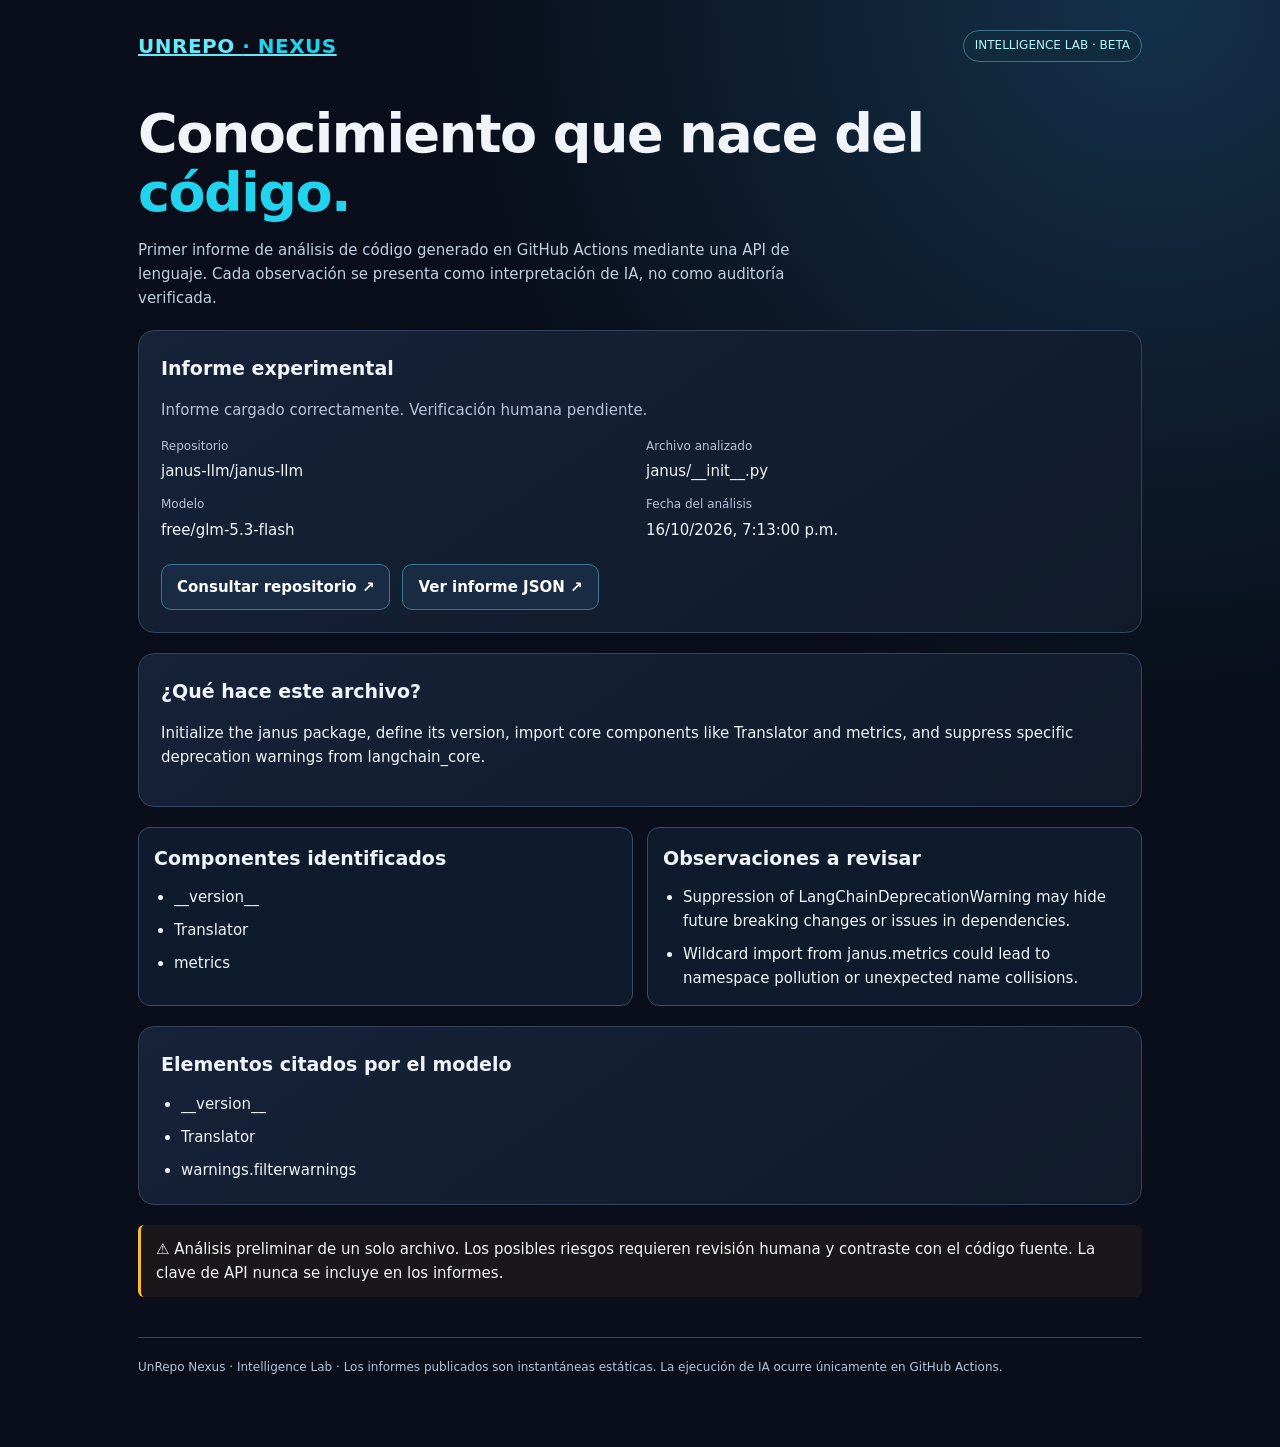
==== intelligence.html @ 8befdabb "Add responsive read-only Intelligence Lab preview powered by real GLM JSON" ====
<!doctype html>
<html lang="es">
<head>
<meta charset="utf-8">
<meta name="viewport" content="width=device-width,initial-scale=1">
<meta name="color-scheme" content="dark">
<title>Nexus · Intelligence Lab</title>
<style>
:root{color-scheme:dark;--bg:#090e1a;--panel:#131c2e;--line:#33445f;--text:#f1f5f9;--muted:#b4c3d9;--cyan:#22d3ee}
*{box-sizing:border-box}body{margin:0;background:radial-gradient(circle at 90% 0%,#14314a,transparent 38%),var(--bg);color:var(--text);font:15px/1.6 system-ui,sans-serif}a{color:#67e8f9}main{max-width:1040px;padding:30px 18px 70px;margin:auto}.top{display:flex;justify-content:space-between;gap:18px;align-items:center;flex-wrap:wrap}.logo{font-size:20px;letter-spacing:.5px;font-weight:750}.logo span{color:var(--cyan)}h1{font-size:clamp(32px,5vw,54px);line-height:1.1;margin:42px 0 12px;letter-spacing:-1.5px}h2{font-size:19px;margin:0 0 12px}.lead{max-width:700px;color:#bfd0e1}.pill{border:1px solid #40728a;background:#102a3e;color:#b9f3ff;padding:5px 11px;border-radius:99px;font-size:12px}.card{background:linear-gradient(145deg,#162238,#101a2b);border:1px solid var(--line);border-radius:16px;padding:22px;margin:20px 0}.grid{display:grid;grid-template-columns:repeat(2,minmax(0,1fr));gap:14px}.box{padding:15px;border:1px solid #344c69;background:#0e1b2c;border-radius:12px}.muted{color:var(--muted)}.meta{display:grid;grid-template-columns:repeat(2,minmax(0,1fr));gap:12px}.meta dt{font-size:12px;color:var(--muted)}.meta dd{margin:3px 0 0;overflow-wrap:anywhere}ul{padding-left:20px;margin:0}li+li{margin-top:9px}.notice{border-left:3px solid #fbbf24;padding:12px 15px;background:#43301b45;border-radius:6px}.error{color:#fda4af}.actions{display:flex;gap:12px;flex-wrap:wrap;margin-top:22px}.button{border:1px solid #3e7890;background:#0d6a82;color:#fff;text-decoration:none;border-radius:10px;padding:10px 15px;font-weight:650}.button.secondary{background:#192b42}.button:hover{background:#155e75}footer{margin-top:40px;color:var(--muted);font-size:12px;border-top:1px solid var(--line);padding-top:20px}:focus-visible{outline:3px solid #67e8f9;outline-offset:3px}@media(max-width:670px){.grid,.meta{grid-template-columns:1fr}.card{padding:17px}}
</style>
</head>
<body>
<main>
<nav class="top"><a class="logo" href="./" aria-label="Volver al catálogo Nexus">UNREPO <span>· NEXUS</span></a><span class="pill">INTELLIGENCE LAB · BETA</span></nav>
<h1>Conocimiento que nace del <span style="color:#22d3ee">código.</span></h1>
<p class="lead">Primer informe de análisis de código generado en GitHub Actions mediante una API de lenguaje. Cada observación se presenta como interpretación de IA, no como auditoría verificada.</p>
<div class="card"><h2>Informe experimental</h2><p id="status" class="muted" role="status">Cargando informe real…</p><div id="report" hidden>
<dl class="meta"><div><dt>Repositorio</dt><dd id="repository"></dd></div><div><dt>Archivo analizado</dt><dd id="file"></dd></div><div><dt>Modelo</dt><dd id="model"></dd></div><div><dt>Fecha del análisis</dt><dd id="generated"></dd></div></dl>
<div class="actions"><a id="sourceLink" class="button secondary" target="_blank" rel="noopener noreferrer">Consultar repositorio ↗</a><a href="./data/intelligence/latest.json" class="button secondary">Ver informe JSON ↗</a></div></div></div>
<div id="details" hidden>
<section class="card"><h2>¿Qué hace este archivo?</h2><p id="purpose"></p></section>
<div class="grid"><section class="box"><h2>Componentes identificados</h2><ul id="components"></ul></section><section class="box"><h2>Observaciones a revisar</h2><ul id="risks"></ul></section></div>
<section class="card"><h2>Elementos citados por el modelo</h2><ul id="evidence"></ul></section>
<p class="notice">⚠️ Análisis preliminar de un solo archivo. Los posibles riesgos requieren revisión humana y contraste con el código fuente. La clave de API nunca se incluye en los informes.</p>
</div>
<footer>UnRepo Nexus · Intelligence Lab · Los informes publicados son instantáneas estáticas. La ejecución de IA ocurre únicamente en GitHub Actions.</footer>
</main>
<script>
"use strict";
const $=id=>document.getElementById(id);
function setList(id,items){const root=$(id);root.replaceChildren();for(const item of items){const li=document.createElement("li");li.textContent=String(item);root.append(li)}}
(async()=>{
 try{
  const response=await fetch("./data/intelligence/latest.json",{cache:"no-store"});
  if(!response.ok)throw new Error("No se pudo obtener el informe");
  const data=await response.json();
  if(data.schema!==1||typeof data.repository!=="string"||!Array.isArray(data.analysis?.components))throw new Error("Formato de informe incompatible");
  if(!/^[a-zA-Z0-9_.-]+\/[a-zA-Z0-9_.-]+$/.test(data.repository))throw new Error("Identificador de repositorio no válido");
  $("repository").textContent=data.repository;
  $("file").textContent=String(data.file||"No especificado");
  $("model").textContent=String(data.model||"No especificado");
  $("generated").textContent=data.generated_at&&!Number.isNaN(Date.parse(data.generated_at))?new Date(data.generated_at).toLocaleString("es-MX"):"No especificada";
  $("purpose").textContent=String(data.analysis.purpose||"Sin descripción");
  setList("components",data.analysis.components||[]);
  setList("risks",data.analysis.risks||[]);
  setList("evidence",data.analysis.evidence||[]);
  const repoUrl="https://github.com/"+data.repository;
  $("sourceLink").href=repoUrl;
  $("status").textContent="Informe cargado correctamente. Verificación humana pendiente.";
  $("report").hidden=false;$("details").hidden=false;
 }catch(err){$("status").textContent="No fue posible cargar el informe. Revisa el archivo JSON o intenta recargar la página.";$("status").classList.add("error")}
})();
</script>
</body>
</html>
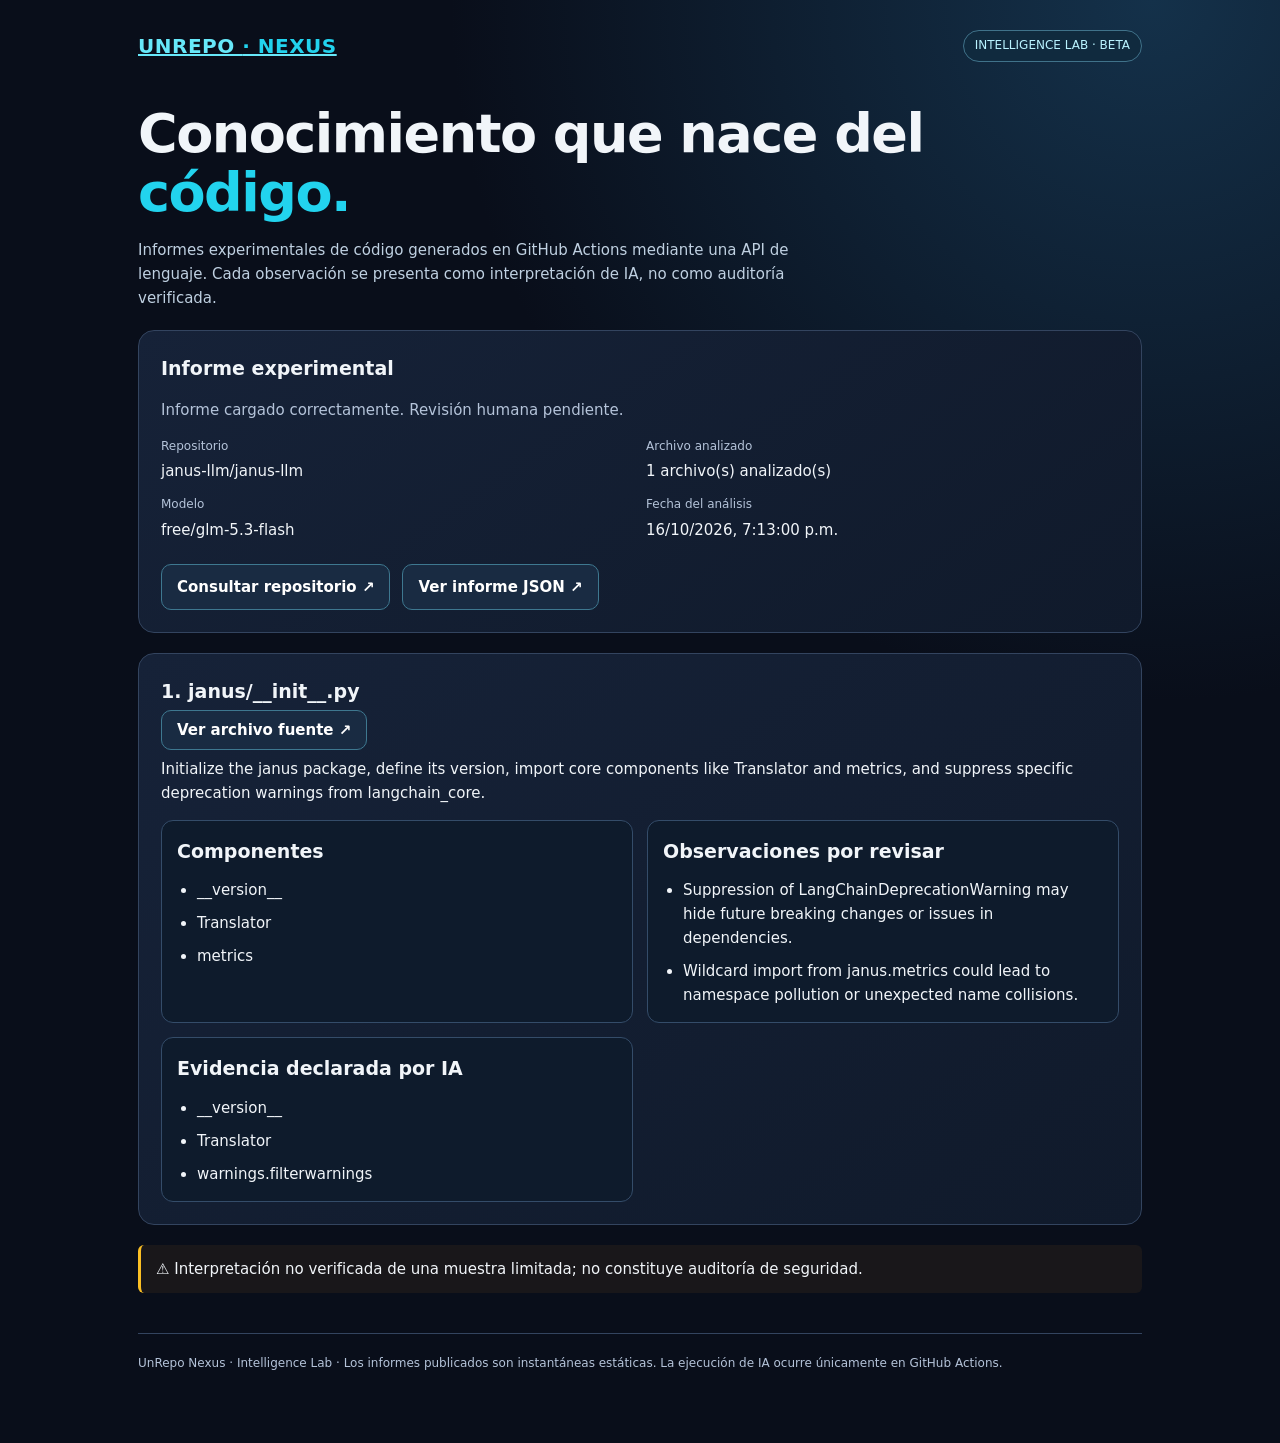
==== commit f754ce37: "Render schema 1 and schema 2 multi-file reports safely" ====
--- a/intelligence.html
+++ b/intelligence.html
@@ -14,42 +14,97 @@
 <main>
 <nav class="top"><a class="logo" href="./" aria-label="Volver al catálogo Nexus">UNREPO <span>· NEXUS</span></a><span class="pill">INTELLIGENCE LAB · BETA</span></nav>
 <h1>Conocimiento que nace del <span style="color:#22d3ee">código.</span></h1>
-<p class="lead">Primer informe de análisis de código generado en GitHub Actions mediante una API de lenguaje. Cada observación se presenta como interpretación de IA, no como auditoría verificada.</p>
+<p class="lead">Informes experimentales de código generados en GitHub Actions mediante una API de lenguaje. Cada observación se presenta como interpretación de IA, no como auditoría verificada.</p>
 <div class="card"><h2>Informe experimental</h2><p id="status" class="muted" role="status">Cargando informe real…</p><div id="report" hidden>
 <dl class="meta"><div><dt>Repositorio</dt><dd id="repository"></dd></div><div><dt>Archivo analizado</dt><dd id="file"></dd></div><div><dt>Modelo</dt><dd id="model"></dd></div><div><dt>Fecha del análisis</dt><dd id="generated"></dd></div></dl>
 <div class="actions"><a id="sourceLink" class="button secondary" target="_blank" rel="noopener noreferrer">Consultar repositorio ↗</a><a href="./data/intelligence/latest.json" class="button secondary">Ver informe JSON ↗</a></div></div></div>
-<div id="details" hidden>
-<section class="card"><h2>¿Qué hace este archivo?</h2><p id="purpose"></p></section>
-<div class="grid"><section class="box"><h2>Componentes identificados</h2><ul id="components"></ul></section><section class="box"><h2>Observaciones a revisar</h2><ul id="risks"></ul></section></div>
-<section class="card"><h2>Elementos citados por el modelo</h2><ul id="evidence"></ul></section>
-<p class="notice">⚠️ Análisis preliminar de un solo archivo. Los posibles riesgos requieren revisión humana y contraste con el código fuente. La clave de API nunca se incluye en los informes.</p>
-</div>
+<div id="details" hidden></div>
+
 <footer>UnRepo Nexus · Intelligence Lab · Los informes publicados son instantáneas estáticas. La ejecución de IA ocurre únicamente en GitHub Actions.</footer>
 </main>
 <script>
 "use strict";
-const $=id=>document.getElementById(id);
-function setList(id,items){const root=$(id);root.replaceChildren();for(const item of items){const li=document.createElement("li");li.textContent=String(item);root.append(li)}}
+const $ = id => document.getElementById(id);
+function element(tag,className,text){
+ const el=document.createElement(tag);
+ if(className)el.className=className;
+ if(text!==undefined)el.textContent=String(text);
+ return el;
+}
+function list(items){
+ const ul=element("ul");
+ for(const value of items){ul.append(element("li","",value))}
+ return ul;
+}
+function section(title,content){
+ const area=element("section","card");
+ area.append(element("h2","",title),content);
+ return area;
+}
+function renderFile(details,entry,index){
+ const data=entry.analysis;
+ const root=element("section","card");
+ root.append(element("h2","",String(index+1)+". "+entry.file));
+ const source=element("a","button secondary","Ver archivo fuente ↗");
+ const repo=$("repository").textContent;
+ const revision=$("revisionValue").textContent;
+ source.href="https://github.com/"+repo+"/blob/"+encodeURIComponent(revision)+"/"+entry.file.split("/").map(encodeURIComponent).join("/");
+ source.target="_blank";source.rel="noopener noreferrer";
+ root.append(source,element("p","",data.purpose||"Sin descripción"));
+ const layout=element("div","grid");
+ for(const [heading,values] of [
+  ["Componentes",data.components],["Observaciones por revisar",data.risks],
+  ["Evidencia declarada por IA",data.evidence]
+ ]){
+  const panel=element("div","box");
+  panel.append(element("h2","",heading),list(Array.isArray(values)?values:[]));
+  layout.append(panel);
+ }
+ root.append(layout);
+ details.append(root);
+}
 (async()=>{
  try{
   const response=await fetch("./data/intelligence/latest.json",{cache:"no-store"});
-  if(!response.ok)throw new Error("No se pudo obtener el informe");
+  if(!response.ok)throw Error("HTTP");
   const data=await response.json();
-  if(data.schema!==1||typeof data.repository!=="string"||!Array.isArray(data.analysis?.components))throw new Error("Formato de informe incompatible");
-  if(!/^[a-zA-Z0-9_.-]+\/[a-zA-Z0-9_.-]+$/.test(data.repository))throw new Error("Identificador de repositorio no válido");
+  if(![1,2].includes(data.schema)||typeof data.repository!=="string"||!data.repository.match(/^[A-Za-z0-9_.-]+\/[A-Za-z0-9_.-]+$/)){
+   throw Error("SCHEMA");
+  }
+  const files=data.schema===2 ? data.files : [{file:data.file,blob_sha:data.revision,analysis:data.analysis}];
+  if(!Array.isArray(files)||files.length<1||files.length>20)throw Error("FILES");
+  const revision=String(data.commit||data.revision||"");
+  if(!/^[a-f0-9]{40}$/i.test(revision))throw Error("REVISION");
   $("repository").textContent=data.repository;
-  $("file").textContent=String(data.file||"No especificado");
-  $("model").textContent=String(data.model||"No especificado");
-  $("generated").textContent=data.generated_at&&!Number.isNaN(Date.parse(data.generated_at))?new Date(data.generated_at).toLocaleString("es-MX"):"No especificada";
-  $("purpose").textContent=String(data.analysis.purpose||"Sin descripción");
-  setList("components",data.analysis.components||[]);
-  setList("risks",data.analysis.risks||[]);
-  setList("evidence",data.analysis.evidence||[]);
+  $("file").textContent=files.length+" archivo(s) analizado(s)";
+  $("model").textContent=String(data.model||"No indicado");
+  $("generated").textContent=data.generated_at&&!Number.isNaN(Date.parse(data.generated_at))?new Date(data.generated_at).toLocaleString("es-MX"):"No disponible";
   const repoUrl="https://github.com/"+data.repository;
   $("sourceLink").href=repoUrl;
-  $("status").textContent="Informe cargado correctamente. Verificación humana pendiente.";
-  $("report").hidden=false;$("details").hidden=false;
- }catch(err){$("status").textContent="No fue posible cargar el informe. Revisa el archivo JSON o intenta recargar la página.";$("status").classList.add("error")}
+  const rev=document.createElement("span");rev.id="revisionValue";rev.hidden=true;rev.textContent=revision;
+  $("report").append(rev);
+  const details=$("details");details.replaceChildren();
+  files.forEach((entry,index)=>{
+    if(!entry||typeof entry.file!=="string"||!entry.analysis||typeof entry.analysis.purpose!=="string")throw Error("FILE_SCHEMA");
+    if(entry.file.includes("..")||entry.file.startsWith("/")||entry.file.includes("\\"))throw Error("FILE_PATH");
+    renderFile(details,entry,index);
+  });
+  const notice=element("p","notice","⚠️ Interpretación no verificada de una muestra limitada; no constituye auditoría de seguridad.");
+  details.append(notice);
+  if(data.schema===2&&data.usage){
+    const u=data.usage;
+    details.append(section("Consumo de la ejecución",element("p","muted",
+      "Solicitudes: "+u.calls+" · Tokens de entrada estimados: "+u.estimated_input_tokens+
+      " · Reserva máxima de salida: "+u.max_output_tokens_reserved+
+      ". Estos valores NO garantizan costo cero ni son un límite de facturación del proveedor."
+    )));
+  }
+  $("status").textContent="Informe cargado correctamente. Revisión humana pendiente.";
+  $("report").hidden=false;details.hidden=false;
+ }catch(error){
+  $("status").textContent="No fue posible cargar el informe. Revisa su formato o vuelve a intentar.";
+  $("status").classList.add("error");
+ }
 })();
 </script>
 </body>
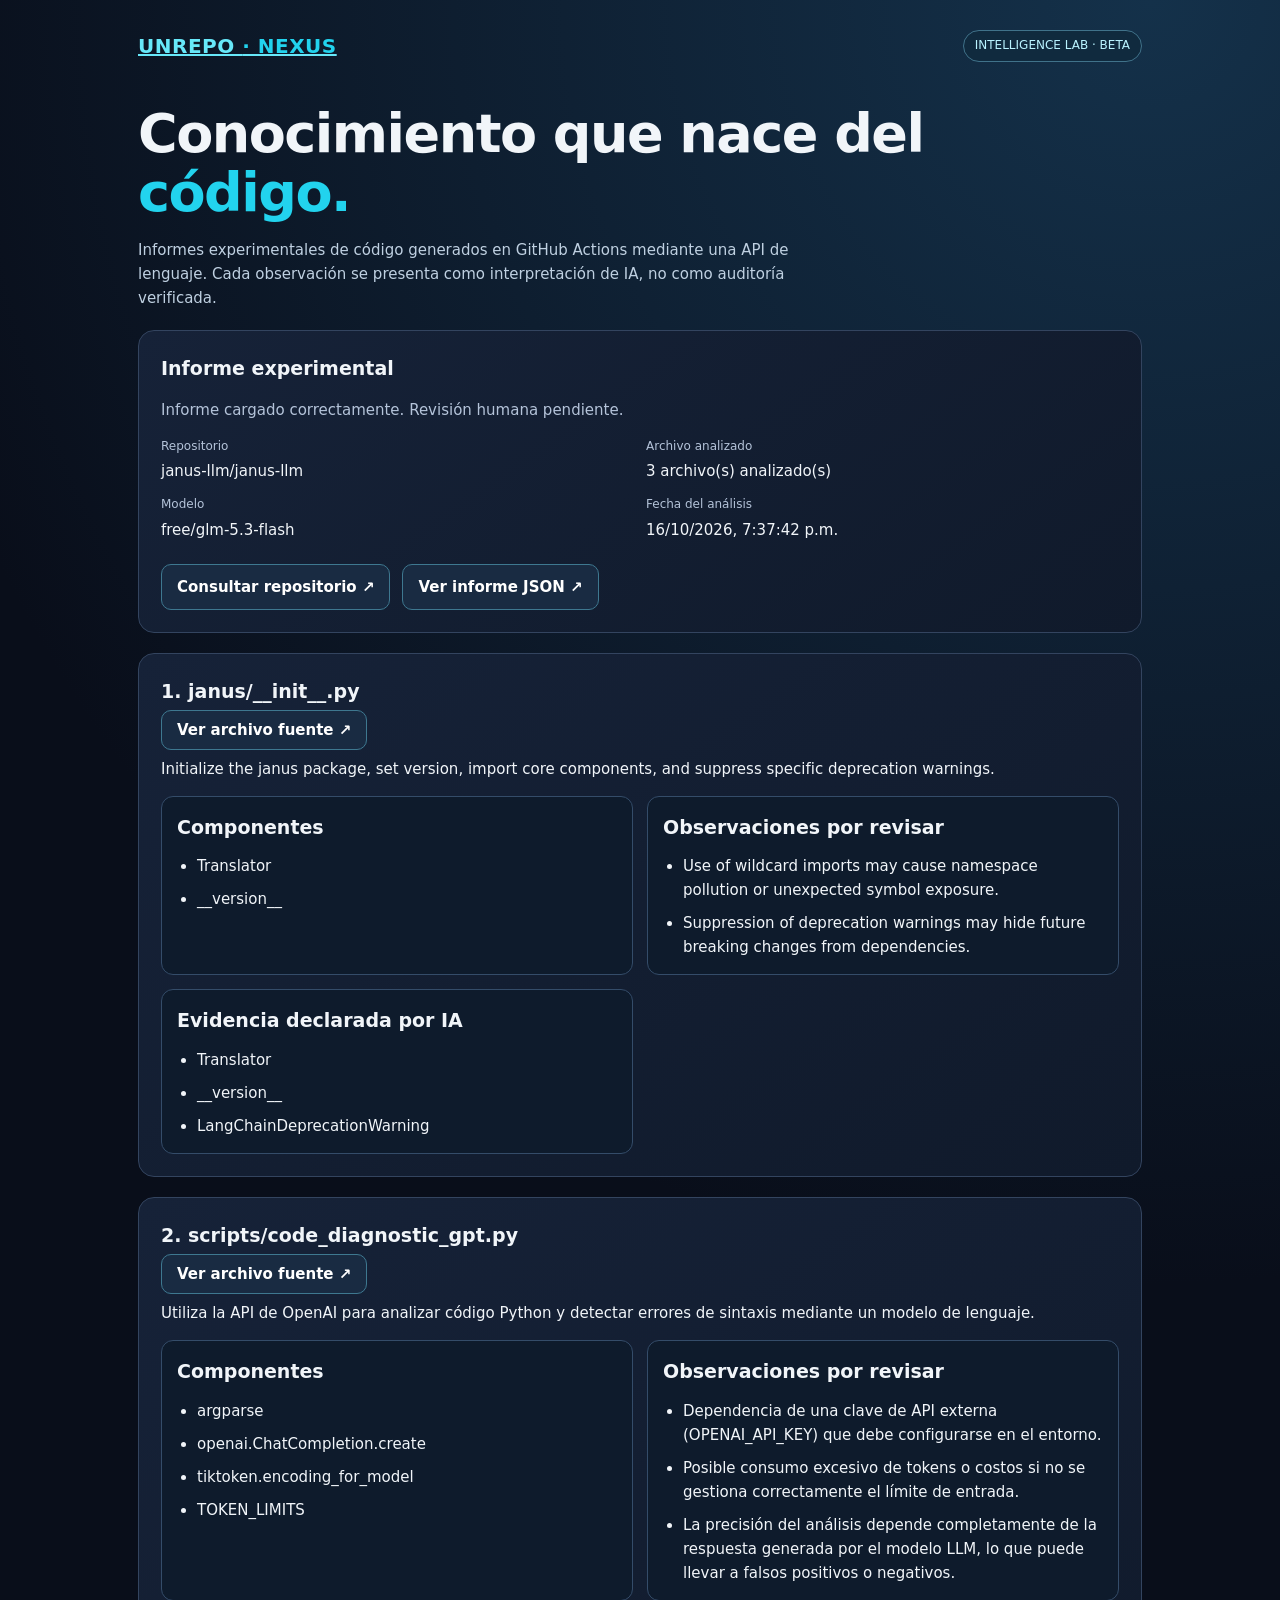
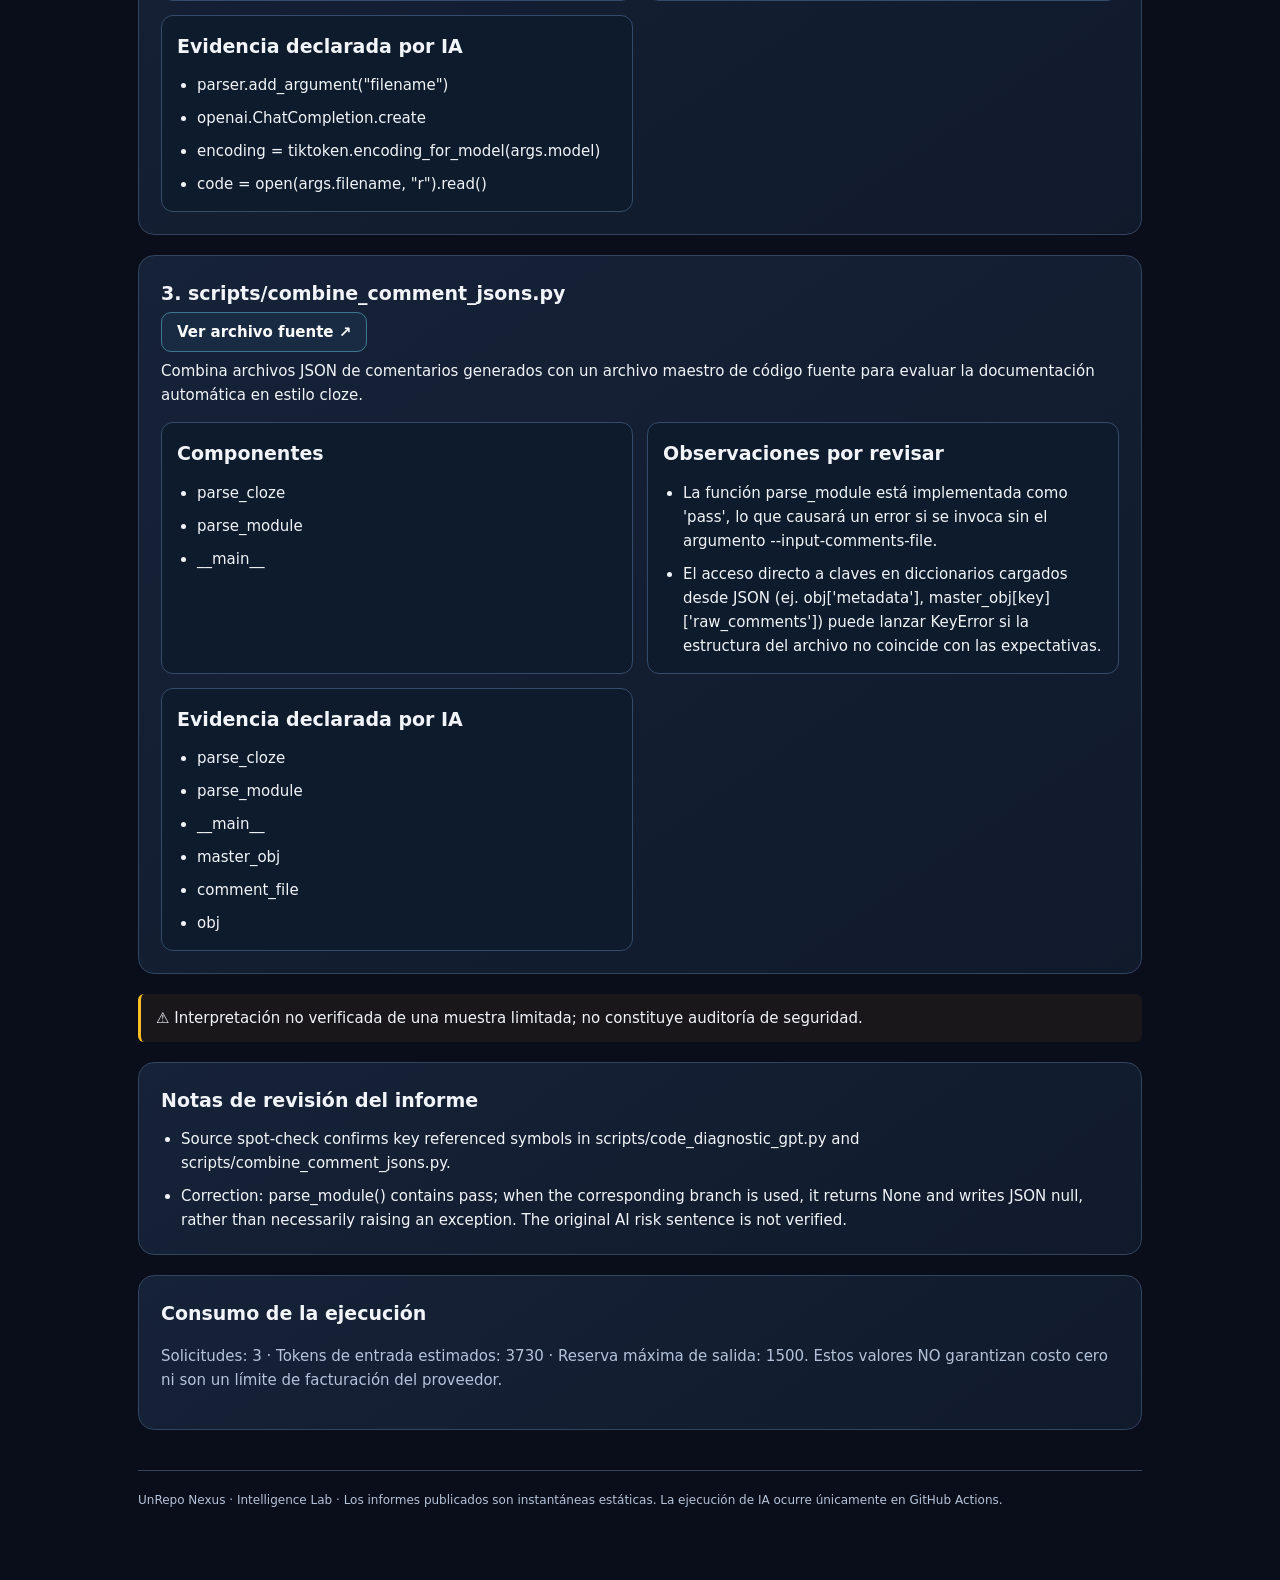
==== commit 1dfdfbb3: "Surface source-review notes and corrected AI findings in Lab UI" ====
--- a/intelligence.html
+++ b/intelligence.html
@@ -91,6 +91,9 @@
   });
   const notice=element("p","notice","⚠️ Interpretación no verificada de una muestra limitada; no constituye auditoría de seguridad.");
   details.append(notice);
+  if(Array.isArray(data.review_notes)&&data.review_notes.length){
+    details.append(section("Notas de revisión del informe",list(data.review_notes.slice(0,10))));
+  }
   if(data.schema===2&&data.usage){
     const u=data.usage;
     details.append(section("Consumo de la ejecución",element("p","muted",
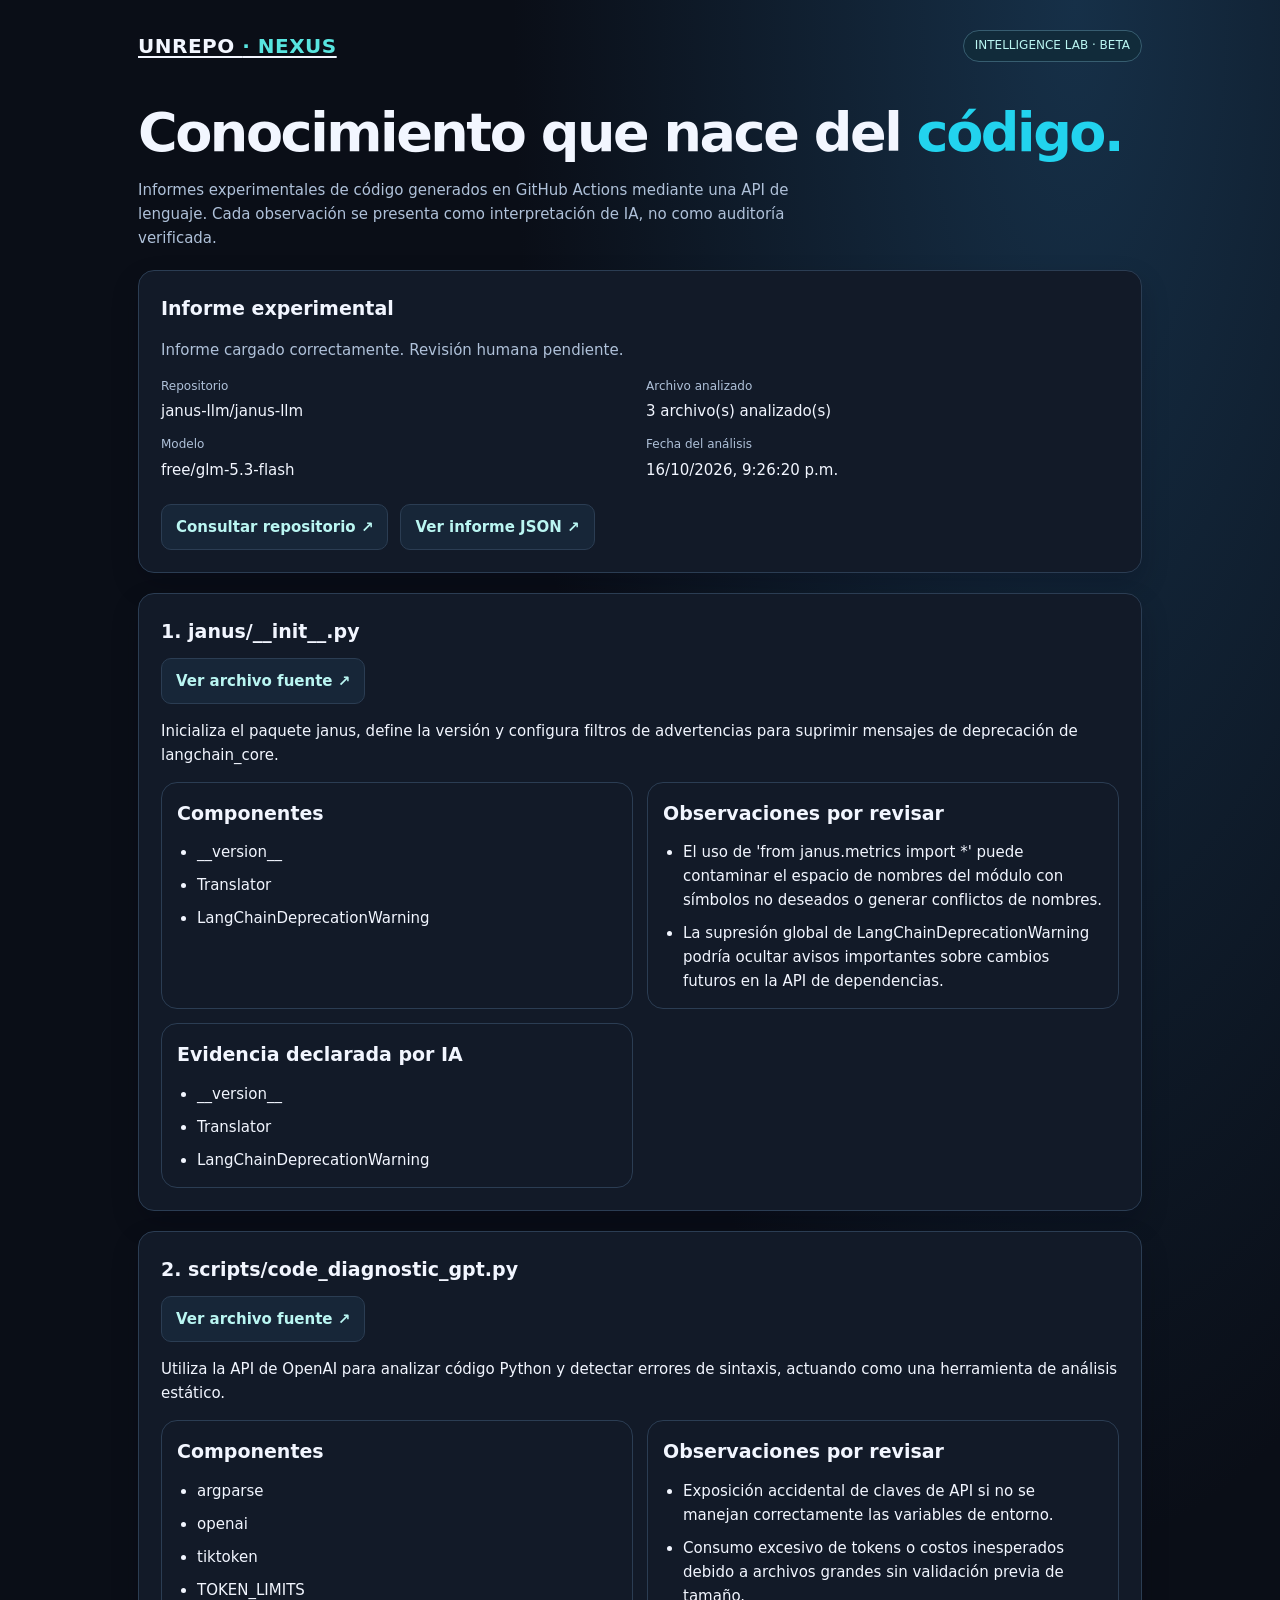
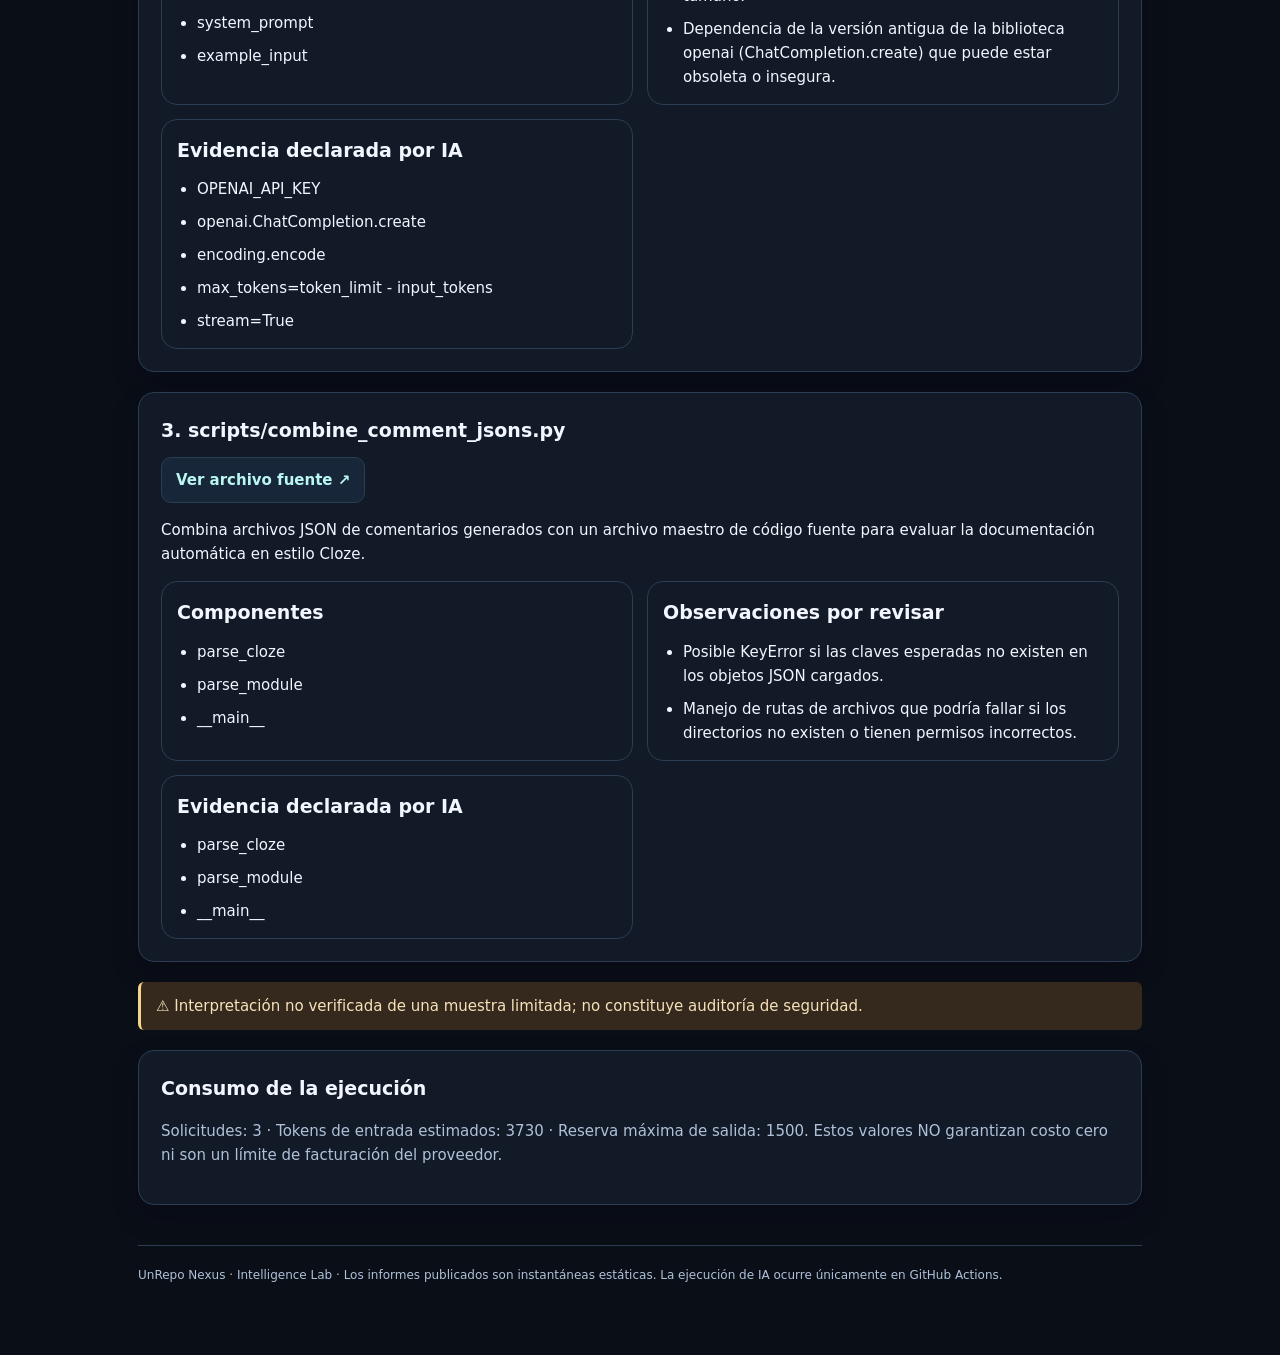
==== commit 046b9847: "style(ux): connect intelligence page to shared NIGHT OPS design tokens" ====
--- a/intelligence.html
+++ b/intelligence.html
@@ -9,8 +9,9 @@
 :root{color-scheme:dark;--bg:#090e1a;--panel:#131c2e;--line:#33445f;--text:#f1f5f9;--muted:#b4c3d9;--cyan:#22d3ee}
 *{box-sizing:border-box}body{margin:0;background:radial-gradient(circle at 90% 0%,#14314a,transparent 38%),var(--bg);color:var(--text);font:15px/1.6 system-ui,sans-serif}a{color:#67e8f9}main{max-width:1040px;padding:30px 18px 70px;margin:auto}.top{display:flex;justify-content:space-between;gap:18px;align-items:center;flex-wrap:wrap}.logo{font-size:20px;letter-spacing:.5px;font-weight:750}.logo span{color:var(--cyan)}h1{font-size:clamp(32px,5vw,54px);line-height:1.1;margin:42px 0 12px;letter-spacing:-1.5px}h2{font-size:19px;margin:0 0 12px}.lead{max-width:700px;color:#bfd0e1}.pill{border:1px solid #40728a;background:#102a3e;color:#b9f3ff;padding:5px 11px;border-radius:99px;font-size:12px}.card{background:linear-gradient(145deg,#162238,#101a2b);border:1px solid var(--line);border-radius:16px;padding:22px;margin:20px 0}.grid{display:grid;grid-template-columns:repeat(2,minmax(0,1fr));gap:14px}.box{padding:15px;border:1px solid #344c69;background:#0e1b2c;border-radius:12px}.muted{color:var(--muted)}.meta{display:grid;grid-template-columns:repeat(2,minmax(0,1fr));gap:12px}.meta dt{font-size:12px;color:var(--muted)}.meta dd{margin:3px 0 0;overflow-wrap:anywhere}ul{padding-left:20px;margin:0}li+li{margin-top:9px}.notice{border-left:3px solid #fbbf24;padding:12px 15px;background:#43301b45;border-radius:6px}.error{color:#fda4af}.actions{display:flex;gap:12px;flex-wrap:wrap;margin-top:22px}.button{border:1px solid #3e7890;background:#0d6a82;color:#fff;text-decoration:none;border-radius:10px;padding:10px 15px;font-weight:650}.button.secondary{background:#192b42}.button:hover{background:#155e75}footer{margin-top:40px;color:var(--muted);font-size:12px;border-top:1px solid var(--line);padding-top:20px}:focus-visible{outline:3px solid #67e8f9;outline-offset:3px}@media(max-width:670px){.grid,.meta{grid-template-columns:1fr}.card{padding:17px}}
 </style>
+<link rel="stylesheet" href="./assets/css/nexus-stage3.css">
 </head>
-<body>
+<body data-nexus-page="intelligence">
 <main>
 <nav class="top"><a class="logo" href="./" aria-label="Volver al catálogo Nexus">UNREPO <span>· NEXUS</span></a><span class="pill">INTELLIGENCE LAB · BETA</span></nav>
 <h1>Conocimiento que nace del <span style="color:#22d3ee">código.</span></h1>
--- a/assets/css/nexus-stage3.css
+++ b/assets/css/nexus-stage3.css
@@ -0,0 +1,215 @@
+/* UnRepo Nexus / NIGHT OPS — shared presentation layer for specialist pages.
+   Applied AFTER each page's existing stylesheet. Design only: no content, JS, routes,
+   data, simulations, state, disclosure behavior or interactions are replaced. */
+:root {
+  --nx-bg:#0a0e17;
+  --nx-surface:#121a28;
+  --nx-raised:#192538;
+  --nx-border:#2b3d53;
+  --nx-border-hover:#4c8295;
+  --nx-text:#f2f6ff;
+  --nx-muted:#afc1d9;
+  --nx-accent:#58e5e0;
+  --nx-accent-soft:#58e5e014;
+  --nx-warning:#f6d58a;
+  --nx-radius:16px;
+  --nx-radius-sm:10px;
+  --nx-shadow:0 12px 32px #01071350;
+}
+/* Bridge historical CSS custom properties into the Stage 2 palette. */
+body[data-nexus-page] {
+  --bg:var(--nx-bg);
+  --panel:var(--nx-surface);
+  --panel2:var(--nx-raised);
+  --surface:var(--nx-surface);
+  --surface2:var(--nx-raised);
+  --s:var(--nx-surface);
+  --line:var(--nx-border);
+  --border:var(--nx-border);
+  --text:var(--nx-text);
+  --t:var(--nx-text);
+  --ink:var(--nx-text);
+  --white:var(--nx-text);
+  --muted:var(--nx-muted);
+  --m:var(--nx-muted);
+  --cyan:var(--nx-accent);
+  --a:var(--nx-accent);
+  --focus:var(--nx-accent);
+  color-scheme:dark;
+  color:var(--nx-text);
+  background:radial-gradient(ellipse at 84% 0%,#163048 0%,transparent 37%),var(--nx-bg);
+  font-family:"Space Grotesk",system-ui,-apple-system,"Segoe UI",sans-serif;
+}
+body[data-nexus-page] :is(main,.shell,.wrap,.panel,.card,.box,.resource,.tile,.step) {min-width:0}
+body[data-nexus-page] :is(h1,h2,h3) {color:var(--nx-text);text-wrap:balance}
+body[data-nexus-page] :is(h1,.hero h1) {line-height:1.09;letter-spacing:-.045em}
+body[data-nexus-page] :is(.lead,.sub,.small,.muted) {color:var(--nx-muted)}
+body[data-nexus-page] a {text-underline-offset:3px}
+body[data-nexus-page] :is(a,button,summary,input,select):focus-visible {
+  outline:3px solid var(--nx-accent);
+  outline-offset:3px;
+}
+body[data-nexus-page] :is(header,.top) {border-color:var(--nx-border)}
+body[data-nexus-page] header {background:#0e1826}
+body[data-nexus-page] .top {background:transparent}
+body[data-nexus-page] :is(.brand,.logo) {color:var(--nx-text)}
+body[data-nexus-page] :is(.eyebrow,.kicker) {color:var(--nx-accent)}
+body[data-nexus-page] :is(.emblem,.hero-tag,.pill,.tag,.flag,.jump a) {
+  color:#baf6f2;
+  border-color:#375d70;
+  background:#112b3a;
+}
+body[data-nexus-page] :is(.panel,.card,.box,.resource,.tile,.step,.path article) {
+  border-color:var(--nx-border);
+  border-radius:var(--nx-radius);
+  background:var(--nx-surface);
+}
+body[data-nexus-page] :is(.resource,.tile,.path article) {
+  transition:background .16s ease,border-color .16s ease,box-shadow .16s ease;
+}
+body[data-nexus-page] :is(.resource,.tile,.path article):hover {
+  background:var(--nx-raised);
+  border-color:var(--nx-border-hover);
+  box-shadow:var(--nx-shadow);
+}
+body[data-nexus-page] :is(.back,.button,.btn,.copy,.topnav a,.links a,.jump a) {
+  display:inline-flex;
+  align-items:center;
+  justify-content:center;
+  gap:7px;
+  min-height:44px;
+  border-radius:var(--nx-radius-sm);
+  text-decoration:none;
+}
+body[data-nexus-page] :is(.back,.button,.btn,.copy) {
+  border:1px solid #3f8190;
+  background:#16414c;
+  color:#efffff;
+  padding:10px 14px;
+}
+body[data-nexus-page] :is(.back,.button,.btn,.copy):hover {
+  background:#1d4b57;
+  border-color:var(--nx-accent);
+  color:#fff;
+}
+body[data-nexus-page] :is(.button.secondary,.btn:not(.primary),.topnav a,.links a,.jump a) {
+  background:#172638;
+  border:1px solid var(--nx-border);
+  color:#baf6f2;
+}
+body[data-nexus-page] :is(.button.secondary,.btn:not(.primary),.topnav a,.links a,.jump a):hover {
+  border-color:var(--nx-border-hover);
+  background:var(--nx-raised);
+}
+body[data-nexus-page] :is(.callout,.unresolved,.ribbon,.important) {
+  border-color:#496476;
+  border-radius:var(--nx-radius-sm);
+}
+body[data-nexus-page] :is(.warning,.alert,.important,.ribbon) {
+  border-left-color:var(--nx-warning);
+}
+body[data-nexus-page] :is(.section,.hero,.card,.panel,.box,.resource,.tile,.mission,.control-panel) {
+  scroll-margin-top:24px;
+}
+body[data-nexus-page] :is(pre,code) {
+  font-family:"JetBrains Mono",ui-monospace,Consolas,monospace;
+}
+body[data-nexus-page] pre {
+  background:#081220;
+  border-color:var(--nx-border);
+  border-radius:var(--nx-radius-sm);
+  max-width:100%;
+  overflow-x:auto;
+  overscroll-behavior-x:contain;
+}
+body[data-nexus-page] :is(.table-wrap) {
+  max-width:100%;
+  overflow-x:auto;
+  overscroll-behavior-x:contain;
+  scrollbar-color:#50758a #101c2c;
+}
+body[data-nexus-page] :is(th,td) {border-color:var(--nx-border)}
+body[data-nexus-page] :is(th) {background:var(--nx-raised)}
+body[data-nexus-page] :is(footer,.footer) {border-color:var(--nx-border);color:var(--nx-muted)}
+body[data-nexus-page] :is(input:not([type="checkbox"]):not([type="range"]),select) {
+  background-color:#142338;
+  border-color:#4b6881;
+  color:var(--nx-text);
+  min-height:44px;
+}
+body[data-nexus-page] :is(input[type="checkbox"],input[type="range"]) {accent-color:var(--nx-accent)}
+body[data-nexus-page] summary {cursor:pointer}
+body[data-nexus-page] summary:focus-visible {outline-offset:4px}
+/* REA: keep checked-step feedback and intact progress controls. */
+body[data-nexus-page="rea"] .step:has(input:checked) {
+  border-color:#328f8b;
+  background:#102f38;
+}
+body[data-nexus-page="rea"] :is(.progress,.count) {color:#a6e4e4}
+body[data-nexus-page="rea"] .resource .external {color:var(--nx-accent)}
+body[data-nexus-page="rea"] .step-number {color:var(--nx-accent)}
+/* Intelligence: reports and evidence modules retain their hierarchy. */
+body[data-nexus-page="intelligence"] .card {
+  border:1px solid var(--nx-border);
+  background:var(--nx-surface);
+  box-shadow:0 12px 28px #01071333;
+}
+body[data-nexus-page="intelligence"] .box {background:#0f2030}
+body[data-nexus-page="intelligence"] .notice {
+  background:#34291c;
+  border-left-color:var(--nx-warning);
+  color:#f6e2ba;
+}
+body[data-nexus-page="intelligence"] .pill {color:#baf6f2}
+/* Agent resilience: diagram steps and warning panels remain legible. */
+body[data-nexus-page="resilience"] .pipeline span {
+  border-color:var(--nx-border);
+  background:#143345;
+}
+body[data-nexus-page="resilience"] .warning {background:#1b2432}
+body[data-nexus-page="resilience"] details summary {color:var(--nx-accent)}
+/* Remote Windows: 250 indexed resource cards share the Nexus card grammar. */
+body[data-nexus-page="windows"] .resource {
+  border-radius:var(--nx-radius);
+  background:var(--nx-surface);
+}
+body[data-nexus-page="windows"] .r-links a {display:inline-flex;align-items:center;min-height:36px}
+body[data-nexus-page="windows"] .flow span {border-color:#3c6474;background:#143544}
+/* Silicon Lab: retain gold as fabrication-stage information, not primary brand. */
+body[data-nexus-page="silicon"] .flow .step {
+  border-color:var(--nx-border);
+  background:linear-gradient(160deg,var(--nx-raised),var(--nx-surface));
+}
+body[data-nexus-page="silicon"] :is(.num,.ribbon) {color:var(--nx-warning)}
+body[data-nexus-page="silicon"] .faq details {
+  background:var(--nx-surface);
+  border-color:var(--nx-border);
+  border-radius:var(--nx-radius-sm);
+}
+body[data-nexus-page="silicon"] .facts {border-color:var(--nx-border)}
+/* Space Lab: only framing changes; SVG simulation and telemetry logic remain. */
+body[data-nexus-page="space"] .mission {
+  background:linear-gradient(160deg,#122334,#0c1827);
+  border-color:#446a80;
+  border-radius:20px;
+  box-shadow:var(--nx-shadow);
+}
+body[data-nexus-page="space"] :is(.mission-head,.mission-foot,.telemetry,.meter) {
+  border-color:var(--nx-border);
+}
+body[data-nexus-page="space"] .control-panel {background:#101d2d}
+body[data-nexus-page="space"] .tile {background:var(--nx-surface)}
+body[data-nexus-page="space"] details {
+  border-color:var(--nx-border);
+  background:var(--nx-surface);
+  border-radius:var(--nx-radius-sm);
+}
+/* Responsive edge cases: retain all information, avoid clipping on 320px. */
+@media(max-width:580px) {
+  body[data-nexus-page] :is(.resource,.tile,.panel,.box,.step,.card) {overflow-wrap:anywhere}
+  body[data-nexus-page] :is(.resource,.tile,.panel,.box,.step,.card) {border-radius:12px}
+  body[data-nexus-page] :is(.back,.button,.btn,.copy) {max-width:100%}
+}
+@media(prefers-reduced-motion:reduce) {
+  body[data-nexus-page] :is(.resource,.tile,.path article) {transition:none!important}
+}
